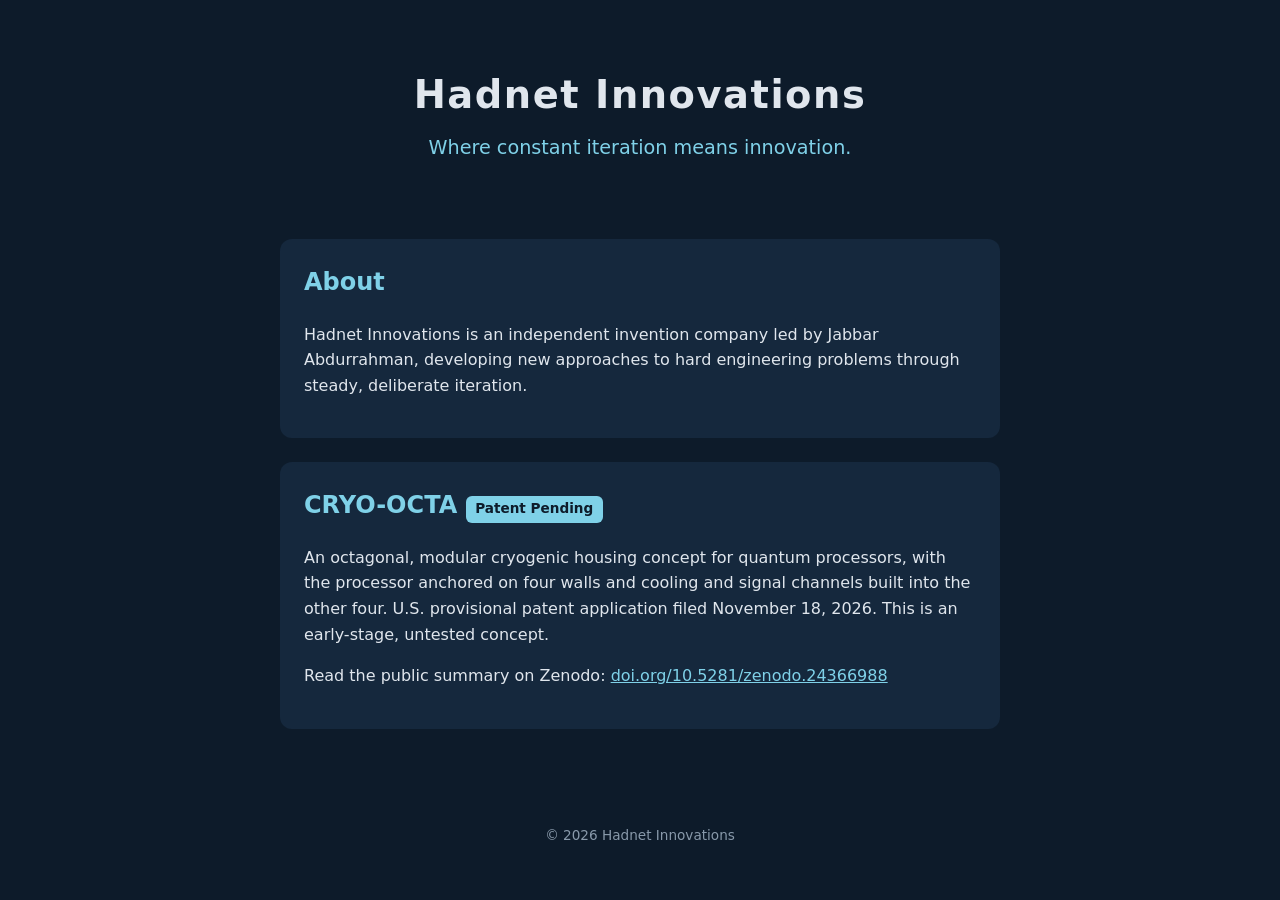
==== index.html @ 26672744 "Link CRYO-OCTA public summary on Zenodo" ====
<!doctype html>
<html lang="en">
<head>
<meta charset="utf-8">
<meta name="viewport" content="width=device-width, initial-scale=1">
<title>Hadnet Innovations</title>
<meta name="description" content="Hadnet Innovations: Where constant iteration means innovation.">
<style>
body{margin:0;font-family:system-ui,-apple-system,Segoe UI,Roboto,sans-serif;background:#0d1b2a;color:#e0e6ed;line-height:1.6}
header{padding:4rem 1.5rem 2rem;text-align:center}
h1{margin:0;font-size:2.4rem;letter-spacing:.04em}
.tag{color:#7fd1e8;font-size:1.2rem;margin-top:.5rem}
main{max-width:720px;margin:0 auto;padding:0 1.5rem 4rem}
section{background:#15283d;border-radius:12px;padding:1.5rem;margin-top:1.5rem}
h2{margin-top:0;color:#7fd1e8}
a{color:#7fd1e8}
.badge{display:inline-block;background:#7fd1e8;color:#0d1b2a;font-weight:700;border-radius:6px;padding:.15rem .6rem;font-size:.85rem}
footer{text-align:center;color:#8899aa;font-size:.85rem;padding:2rem}
</style>
</head>
<body>
<header>
<h1>Hadnet Innovations</h1>
<p class="tag">Where constant iteration means innovation.</p>
</header>
<main>
<section>
<h2>About</h2>
<p>Hadnet Innovations is an independent invention company led by Jabbar Abdurrahman, developing new approaches to hard engineering problems through steady, deliberate iteration.</p>
</section>
<section>
<h2>CRYO-OCTA <span class="badge">Patent Pending</span></h2>
<p>An octagonal, modular cryogenic housing concept for quantum processors, with the processor anchored on four walls and cooling and signal channels built into the other four. U.S. provisional patent application filed November 18, 2026. This is an early-stage, untested concept.</p>
<p>Read the public summary on Zenodo: <a href="https://doi.org/10.5281/zenodo.24366988">doi.org/10.5281/zenodo.24366988</a></p>
</section>
</main>
<footer>&copy; 2026 Hadnet Innovations</footer>
</body>
</html>
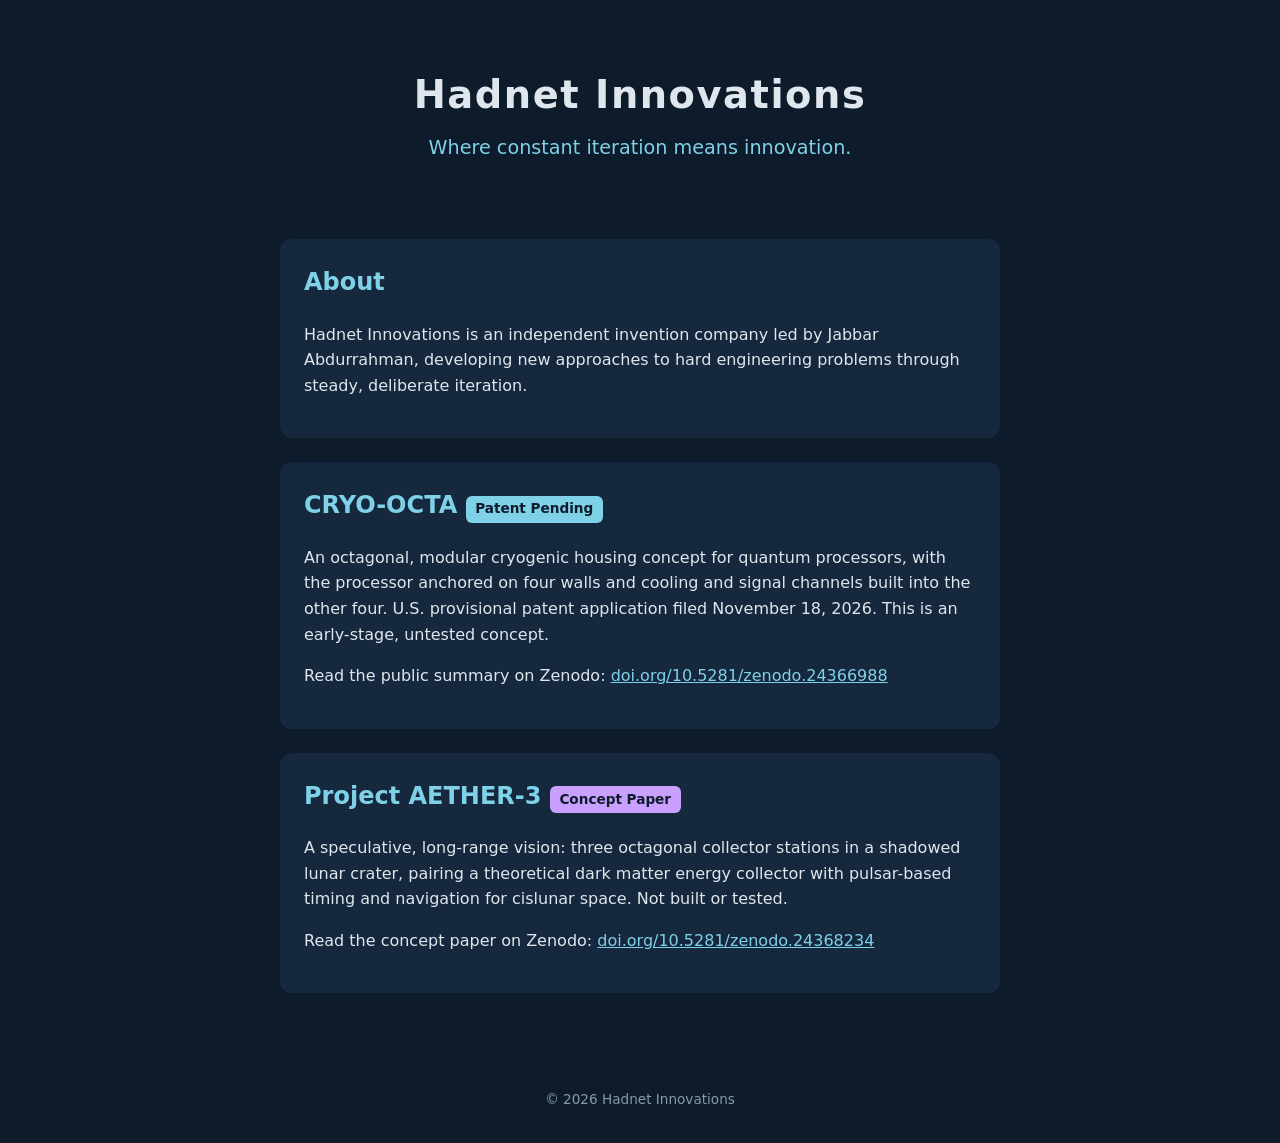
==== commit e51a6025: "Add AETHER-3 concept paper" ====
--- a/index.html
+++ b/index.html
@@ -15,6 +15,7 @@
 h2{margin-top:0;color:#7fd1e8}
 a{color:#7fd1e8}
 .badge{display:inline-block;background:#7fd1e8;color:#0d1b2a;font-weight:700;border-radius:6px;padding:.15rem .6rem;font-size:.85rem}
+.badge.alt{background:#c9a0ff}
 footer{text-align:center;color:#8899aa;font-size:.85rem;padding:2rem}
 </style>
 </head>
@@ -33,6 +34,11 @@
 <p>An octagonal, modular cryogenic housing concept for quantum processors, with the processor anchored on four walls and cooling and signal channels built into the other four. U.S. provisional patent application filed November 18, 2026. This is an early-stage, untested concept.</p>
 <p>Read the public summary on Zenodo: <a href="https://doi.org/10.5281/zenodo.24366988">doi.org/10.5281/zenodo.24366988</a></p>
 </section>
+<section>
+<h2>Project AETHER-3 <span class="badge alt">Concept Paper</span></h2>
+<p>A speculative, long-range vision: three octagonal collector stations in a shadowed lunar crater, pairing a theoretical dark matter energy collector with pulsar-based timing and navigation for cislunar space. Not built or tested.</p>
+<p>Read the concept paper on Zenodo: <a href="https://doi.org/10.5281/zenodo.24368234">doi.org/10.5281/zenodo.24368234</a></p>
+</section>
 </main>
 <footer>&copy; 2026 Hadnet Innovations</footer>
 </body>
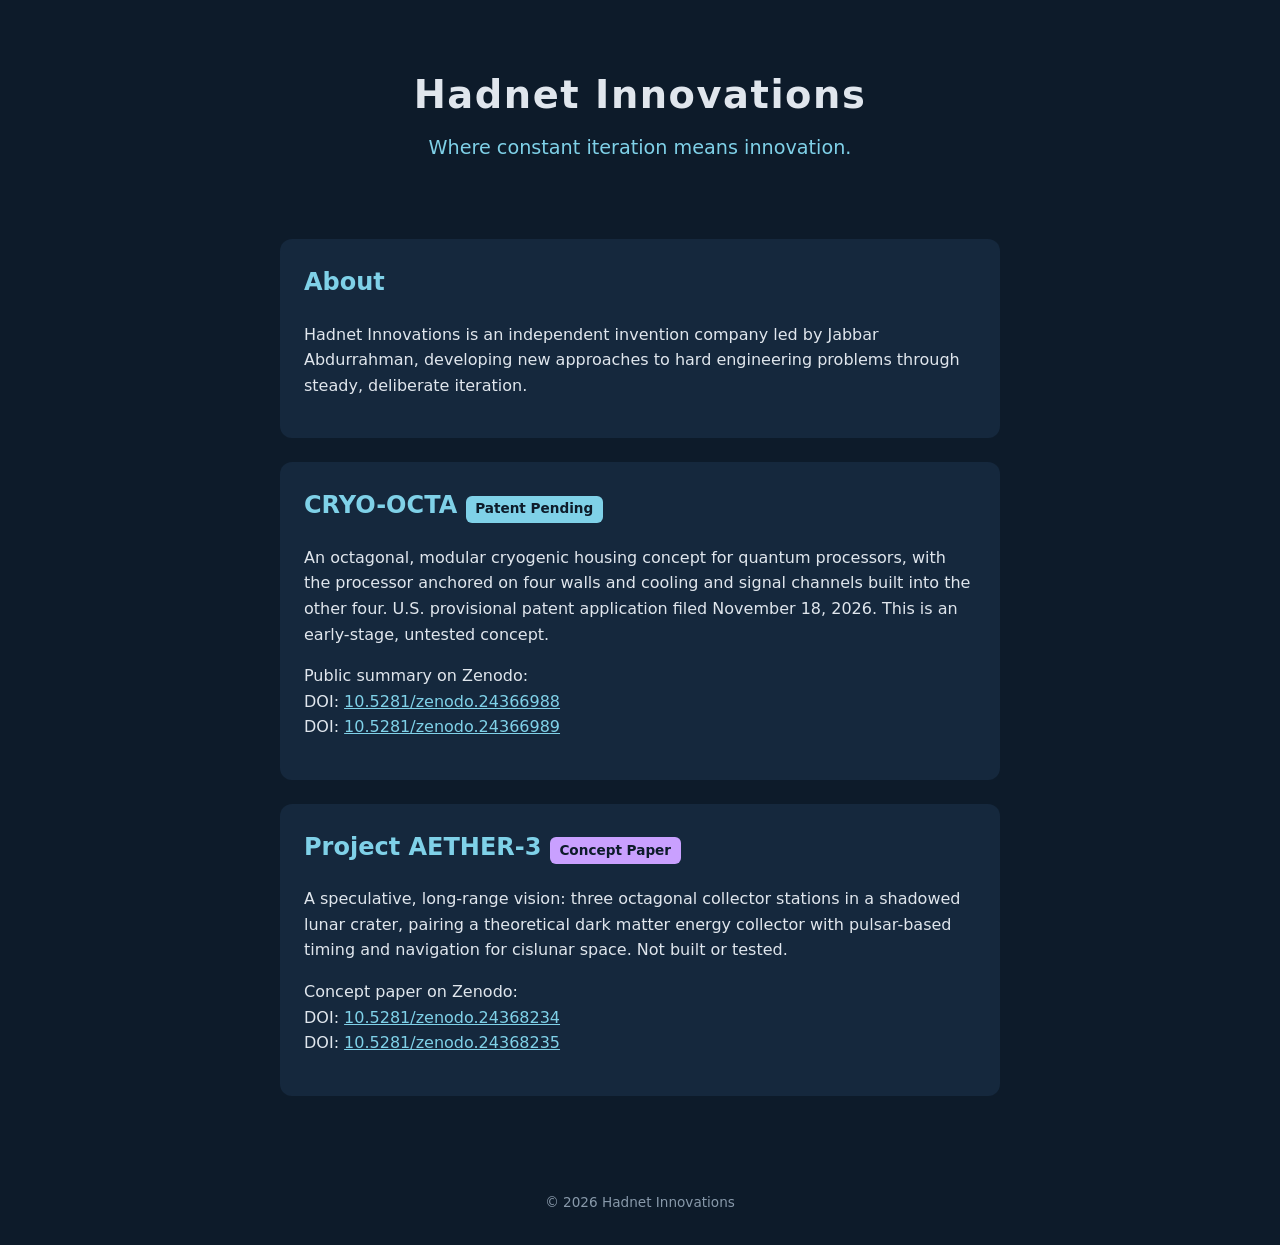
==== commit 1ae20485: "List both DOIs for each Zenodo record" ====
--- a/index.html
+++ b/index.html
@@ -32,12 +32,12 @@
 <section>
 <h2>CRYO-OCTA <span class="badge">Patent Pending</span></h2>
 <p>An octagonal, modular cryogenic housing concept for quantum processors, with the processor anchored on four walls and cooling and signal channels built into the other four. U.S. provisional patent application filed November 18, 2026. This is an early-stage, untested concept.</p>
-<p>Read the public summary on Zenodo: <a href="https://doi.org/10.5281/zenodo.24366988">doi.org/10.5281/zenodo.24366988</a></p>
+<p>Public summary on Zenodo:<br>DOI: <a href="https://doi.org/10.5281/zenodo.24366988">10.5281/zenodo.24366988</a><br>DOI: <a href="https://doi.org/10.5281/zenodo.24366989">10.5281/zenodo.24366989</a></p>
 </section>
 <section>
 <h2>Project AETHER-3 <span class="badge alt">Concept Paper</span></h2>
 <p>A speculative, long-range vision: three octagonal collector stations in a shadowed lunar crater, pairing a theoretical dark matter energy collector with pulsar-based timing and navigation for cislunar space. Not built or tested.</p>
-<p>Read the concept paper on Zenodo: <a href="https://doi.org/10.5281/zenodo.24368234">doi.org/10.5281/zenodo.24368234</a></p>
+<p>Concept paper on Zenodo:<br>DOI: <a href="https://doi.org/10.5281/zenodo.24368234">10.5281/zenodo.24368234</a><br>DOI: <a href="https://doi.org/10.5281/zenodo.24368235">10.5281/zenodo.24368235</a></p>
 </section>
 </main>
 <footer>&copy; 2026 Hadnet Innovations</footer>
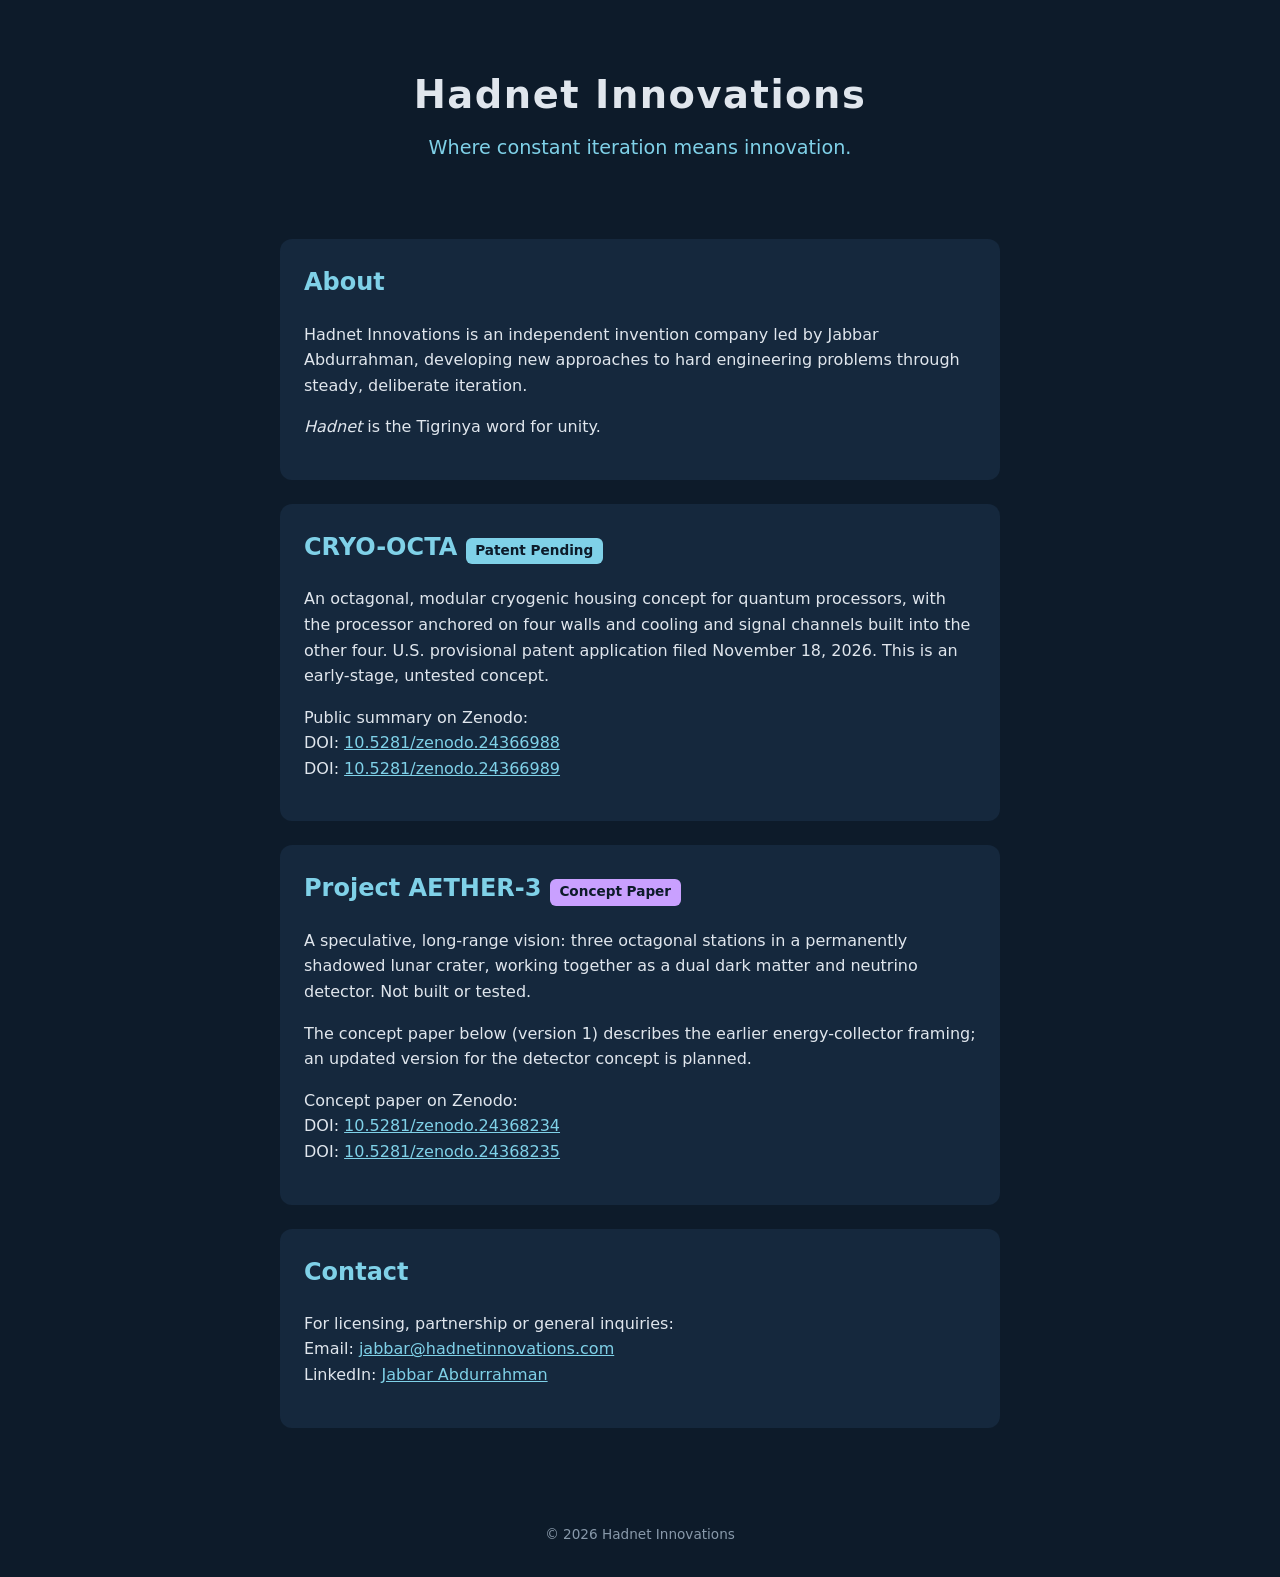
==== commit 41b879db: "Update AETHER-3 to detector concept, add contact section and full README Co-Authored-By: Claude Opus" ====
--- a/index.html
+++ b/index.html
@@ -28,6 +28,7 @@
 <section>
 <h2>About</h2>
 <p>Hadnet Innovations is an independent invention company led by Jabbar Abdurrahman, developing new approaches to hard engineering problems through steady, deliberate iteration.</p>
+<p><em>Hadnet</em> is the Tigrinya word for unity.</p>
 </section>
 <section>
 <h2>CRYO-OCTA <span class="badge">Patent Pending</span></h2>
@@ -36,8 +37,13 @@
 </section>
 <section>
 <h2>Project AETHER-3 <span class="badge alt">Concept Paper</span></h2>
-<p>A speculative, long-range vision: three octagonal collector stations in a shadowed lunar crater, pairing a theoretical dark matter energy collector with pulsar-based timing and navigation for cislunar space. Not built or tested.</p>
+<p>A speculative, long-range vision: three octagonal stations in a permanently shadowed lunar crater, working together as a dual dark matter and neutrino detector. Not built or tested.</p>
+<p>The concept paper below (version 1) describes the earlier energy-collector framing; an updated version for the detector concept is planned.</p>
 <p>Concept paper on Zenodo:<br>DOI: <a href="https://doi.org/10.5281/zenodo.24368234">10.5281/zenodo.24368234</a><br>DOI: <a href="https://doi.org/10.5281/zenodo.24368235">10.5281/zenodo.24368235</a></p>
+</section>
+<section>
+<h2>Contact</h2>
+<p>For licensing, partnership or general inquiries:<br>Email: <a href="mailto:jabbar@hadnetinnovations.com">jabbar@hadnetinnovations.com</a><br>LinkedIn: <a href="https://www.linkedin.com/in/jabbar-abdur-rahman-ab117024">Jabbar Abdurrahman</a></p>
 </section>
 </main>
 <footer>&copy; 2026 Hadnet Innovations</footer>
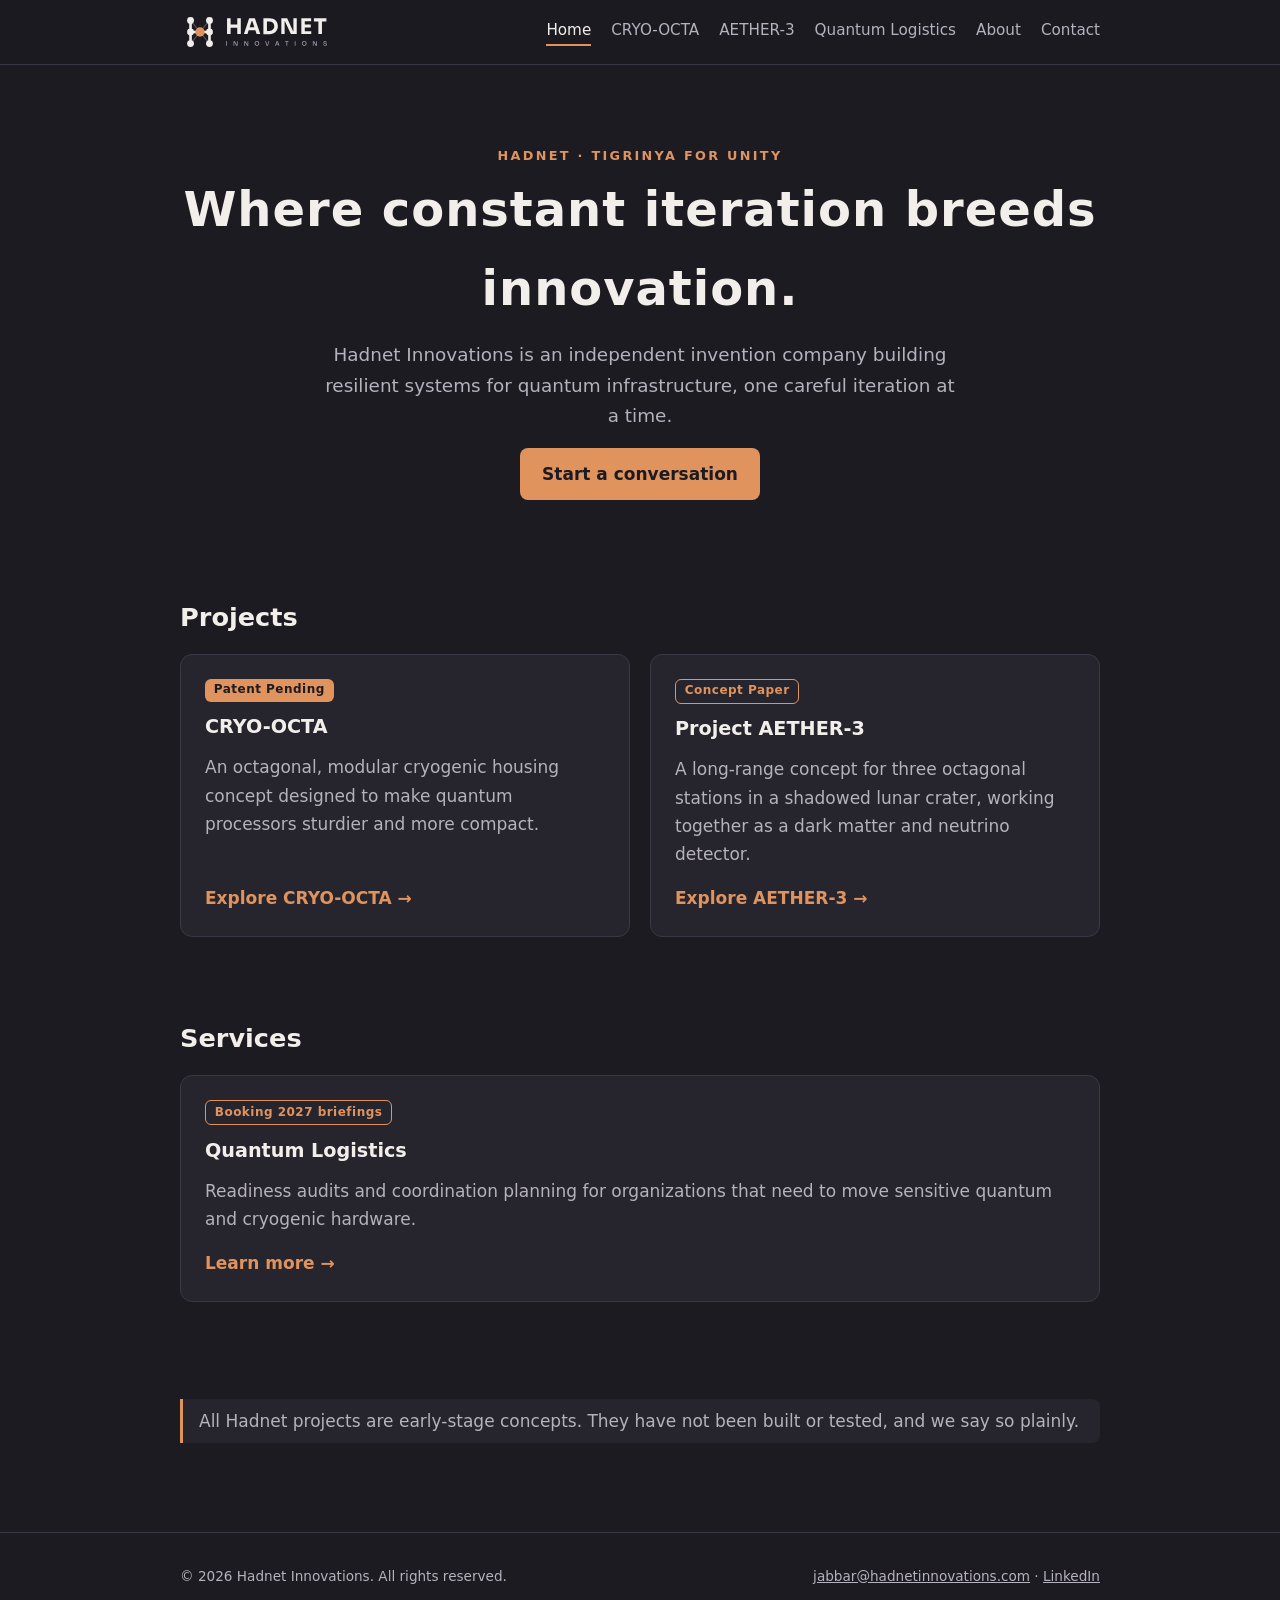
==== commit d67be469: "Build multi-page MVP site: home, project pages, quantum logistics, about, contact Co-Authored-By: Cl" ====
--- a/index.html
+++ b/index.html
@@ -4,48 +4,49 @@
 <meta charset="utf-8">
 <meta name="viewport" content="width=device-width, initial-scale=1">
 <title>Hadnet Innovations</title>
-<meta name="description" content="Hadnet Innovations: Where constant iteration means innovation.">
-<style>
-body{margin:0;font-family:system-ui,-apple-system,Segoe UI,Roboto,sans-serif;background:#0d1b2a;color:#e0e6ed;line-height:1.6}
-header{padding:4rem 1.5rem 2rem;text-align:center}
-h1{margin:0;font-size:2.4rem;letter-spacing:.04em}
-.tag{color:#7fd1e8;font-size:1.2rem;margin-top:.5rem}
-main{max-width:720px;margin:0 auto;padding:0 1.5rem 4rem}
-section{background:#15283d;border-radius:12px;padding:1.5rem;margin-top:1.5rem}
-h2{margin-top:0;color:#7fd1e8}
-a{color:#7fd1e8}
-.badge{display:inline-block;background:#7fd1e8;color:#0d1b2a;font-weight:700;border-radius:6px;padding:.15rem .6rem;font-size:.85rem}
-.badge.alt{background:#c9a0ff}
-footer{text-align:center;color:#8899aa;font-size:.85rem;padding:2rem}
-</style>
+<meta name="description" content="Hadnet Innovations is an independent invention company working on quantum hardware and frontier engineering through steady, deliberate iteration.">
+<meta property="og:title" content="Hadnet Innovations">
+<meta property="og:description" content="Hadnet Innovations is an independent invention company working on quantum hardware and frontier engineering through steady, deliberate iteration.">
+<meta property="og:image" content="assets/og-image.png">
+<link rel="icon" href="assets/icon.svg" type="image/svg+xml">
+<link rel="icon" href="assets/favicon-32.png" sizes="32x32">
+<link rel="apple-touch-icon" href="assets/apple-touch-icon.png">
+<link rel="stylesheet" href="assets/styles.css">
 </head>
 <body>
-<header>
-<h1>Hadnet Innovations</h1>
-<p class="tag">Where constant iteration means innovation.</p>
-</header>
+<header class="site"><div class="wrap">
+<a class="brand" href="index.html" aria-label="Hadnet Innovations home"><img src="assets/logo-dark.svg" alt="Hadnet Innovations" width="150" height="40"></a>
+<nav class="main" aria-label="Main"><a href="index.html" aria-current="page">Home</a><a href="cryo-octa.html">CRYO-OCTA</a><a href="aether-3.html">AETHER-3</a><a href="quantum-logistics.html">Quantum Logistics</a><a href="about.html">About</a><a href="contact.html">Contact</a></nav>
+</div></header>
 <main>
+<div class="wrap">
+<div class="hero">
+<div class="eyebrow">Hadnet &middot; Tigrinya for unity</div>
+<h1>Where constant iteration breeds innovation.</h1>
+<p class="lede">Hadnet Innovations is an independent invention company building resilient systems for quantum infrastructure, one careful iteration at a time.</p>
+<a class="btn" href="contact.html">Start a conversation</a>
+</div>
 <section>
-<h2>About</h2>
-<p>Hadnet Innovations is an independent invention company led by Jabbar Abdurrahman, developing new approaches to hard engineering problems through steady, deliberate iteration.</p>
-<p><em>Hadnet</em> is the Tigrinya word for unity.</p>
+<h2>Projects</h2>
+<div class="grid">
+<div class="card"><span class="badge">Patent Pending</span><h3>CRYO-OCTA</h3><p>An octagonal, modular cryogenic housing concept designed to make quantum processors sturdier and more compact.</p><a class="more" href="cryo-octa.html">Explore CRYO-OCTA &rarr;</a></div>
+<div class="card"><span class="badge alt">Concept Paper</span><h3>Project AETHER-3</h3><p>A long-range concept for three octagonal stations in a shadowed lunar crater, working together as a dark matter and neutrino detector.</p><a class="more" href="aether-3.html">Explore AETHER-3 &rarr;</a></div>
+</div>
 </section>
 <section>
-<h2>CRYO-OCTA <span class="badge">Patent Pending</span></h2>
-<p>An octagonal, modular cryogenic housing concept for quantum processors, with the processor anchored on four walls and cooling and signal channels built into the other four. U.S. provisional patent application filed November 18, 2026. This is an early-stage, untested concept.</p>
-<p>Public summary on Zenodo:<br>DOI: <a href="https://doi.org/10.5281/zenodo.24366988">10.5281/zenodo.24366988</a><br>DOI: <a href="https://doi.org/10.5281/zenodo.24366989">10.5281/zenodo.24366989</a></p>
+<h2>Services</h2>
+<div class="grid">
+<div class="card"><span class="badge alt">Booking 2027 briefings</span><h3>Quantum Logistics</h3><p>Readiness audits and coordination planning for organizations that need to move sensitive quantum and cryogenic hardware.</p><a class="more" href="quantum-logistics.html">Learn more &rarr;</a></div>
+</div>
 </section>
 <section>
-<h2>Project AETHER-3 <span class="badge alt">Concept Paper</span></h2>
-<p>A speculative, long-range vision: three octagonal stations in a permanently shadowed lunar crater, working together as a dual dark matter and neutrino detector. Not built or tested.</p>
-<p>The concept paper below (version 1) describes the earlier energy-collector framing; an updated version for the detector concept is planned.</p>
-<p>Concept paper on Zenodo:<br>DOI: <a href="https://doi.org/10.5281/zenodo.24368234">10.5281/zenodo.24368234</a><br>DOI: <a href="https://doi.org/10.5281/zenodo.24368235">10.5281/zenodo.24368235</a></p>
+<p class="note">All Hadnet projects are early-stage concepts. They have not been built or tested, and we say so plainly.</p>
 </section>
-<section>
-<h2>Contact</h2>
-<p>For licensing, partnership or general inquiries:<br>Email: <a href="mailto:jabbar@hadnetinnovations.com">jabbar@hadnetinnovations.com</a><br>LinkedIn: <a href="https://www.linkedin.com/in/jabbar-abdur-rahman-ab117024">Jabbar Abdurrahman</a></p>
-</section>
+</div>
 </main>
-<footer>&copy; 2026 Hadnet Innovations</footer>
+<footer class="site"><div class="wrap">
+<span>&copy; 2026 Hadnet Innovations. All rights reserved.</span>
+<span><a href="mailto:jabbar@hadnetinnovations.com">jabbar@hadnetinnovations.com</a> &middot; <a href="https://www.linkedin.com/company/hadnet-innovations">LinkedIn</a></span>
+</div></footer>
 </body>
 </html>
--- a/assets/styles.css
+++ b/assets/styles.css
@@ -0,0 +1,41 @@
+:root{--bg:#1C1B22;--panel:#26252E;--line:#3A3844;--ink:#F2EFEA;--muted:#B5B1BD;--copper:#E0935D}
+*{box-sizing:border-box}
+html{scroll-behavior:smooth}
+body{margin:0;font-family:system-ui,-apple-system,"Segoe UI",Roboto,sans-serif;background:var(--bg);color:var(--ink);line-height:1.65;font-size:17px}
+a{color:var(--copper)}
+a:hover{color:#F0B488}
+img{max-width:100%;height:auto;display:block}
+.wrap{max-width:960px;margin:0 auto;padding:0 1.25rem}
+header.site{border-bottom:1px solid var(--line);position:sticky;top:0;background:rgba(28,27,34,.96);backdrop-filter:blur(6px);z-index:10}
+header.site .wrap{display:flex;align-items:center;justify-content:space-between;gap:1rem;padding-top:.75rem;padding-bottom:.75rem;flex-wrap:wrap}
+header.site .brand img{height:40px;width:auto}
+nav.main{display:flex;gap:1.25rem;flex-wrap:wrap}
+nav.main a{color:var(--muted);text-decoration:none;font-size:.95rem}
+nav.main a:hover,nav.main a[aria-current=page]{color:var(--ink)}
+nav.main a[aria-current=page]{border-bottom:2px solid var(--copper)}
+.hero{padding:5rem 0 3.5rem;text-align:center}
+.hero h1{font-size:clamp(2rem,5vw,3rem);margin:.25rem 0 .75rem;letter-spacing:.02em}
+.eyebrow{color:var(--copper);text-transform:uppercase;letter-spacing:.18em;font-size:.8rem;font-weight:600}
+.lede{color:var(--muted);font-size:1.15rem;max-width:640px;margin:0 auto}
+section{padding:2.5rem 0}
+h2{font-size:1.6rem;margin:0 0 1rem}
+h3{margin:0 0 .4rem;font-size:1.2rem}
+.grid{display:grid;grid-template-columns:repeat(auto-fit,minmax(260px,1fr));gap:1.25rem}
+.card{background:var(--panel);border:1px solid var(--line);border-radius:12px;padding:1.5rem;display:flex;flex-direction:column}
+.card p{color:var(--muted);margin:.25rem 0 1rem;flex:1}
+.card a.more{text-decoration:none;font-weight:600}
+.badge{display:inline-block;background:var(--copper);color:var(--bg);font-weight:700;border-radius:6px;padding:.1rem .55rem;font-size:.75rem;letter-spacing:.04em;margin-bottom:.6rem;align-self:flex-start}
+.badge.alt{background:transparent;color:var(--copper);border:1px solid var(--copper)}
+.btn{display:inline-block;background:var(--copper);color:var(--bg);font-weight:700;padding:.75rem 1.4rem;border-radius:8px;text-decoration:none;margin-top:1rem}
+.btn:hover{background:#F0B488;color:var(--bg)}
+.note{border-left:3px solid var(--copper);padding:.5rem 1rem;color:var(--muted);background:var(--panel);border-radius:0 8px 8px 0}
+.split{display:grid;grid-template-columns:1fr 1fr;gap:2rem;align-items:start}
+@media (max-width:760px){.split{grid-template-columns:1fr}.hero{padding:3.5rem 0 2.5rem}}
+ul.clean{padding-left:1.1rem}
+ul.clean li{margin:.35rem 0}
+dl.facts{display:grid;grid-template-columns:max-content 1fr;gap:.4rem 1.25rem;margin:0}
+dl.facts dt{color:var(--muted)}
+dl.facts dd{margin:0}
+footer.site{border-top:1px solid var(--line);color:var(--muted);font-size:.85rem;padding:2rem 0;margin-top:2rem}
+footer.site .wrap{display:flex;justify-content:space-between;flex-wrap:wrap;gap:1rem}
+footer.site a{color:var(--muted)}
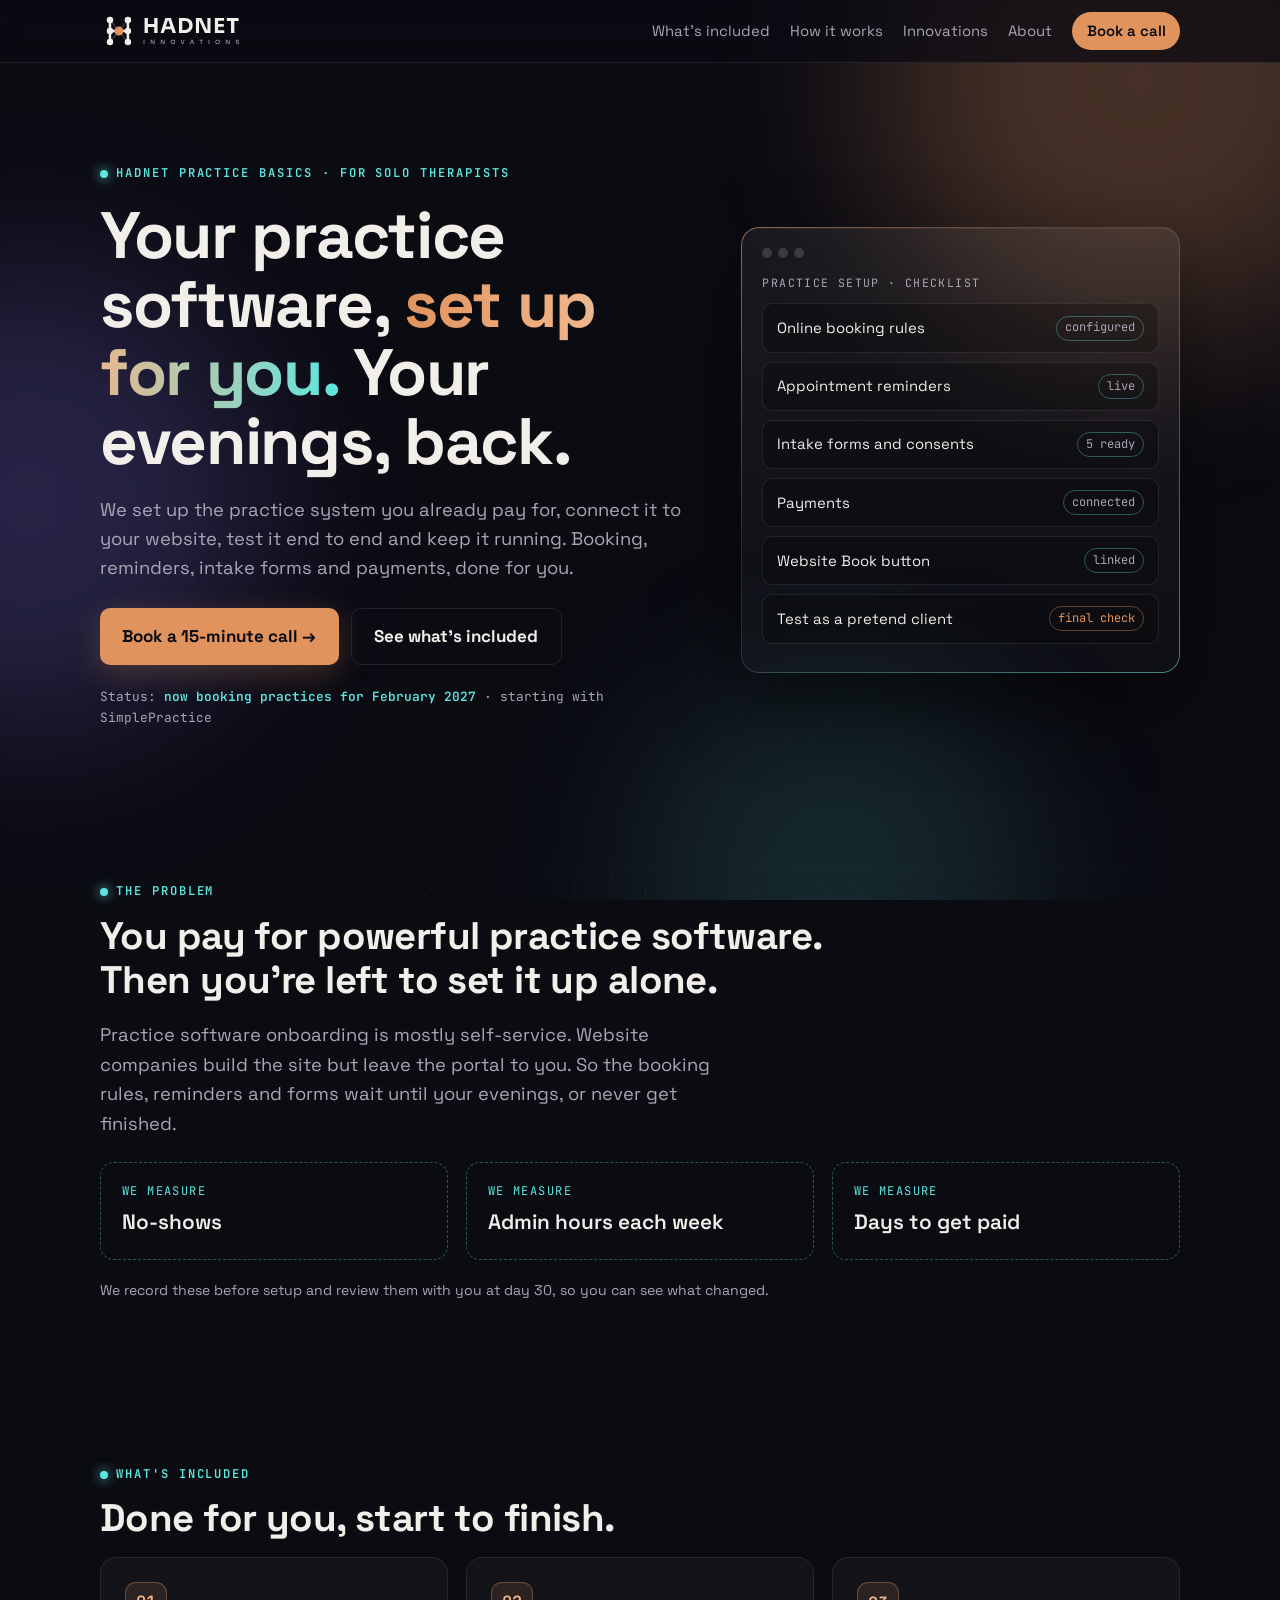
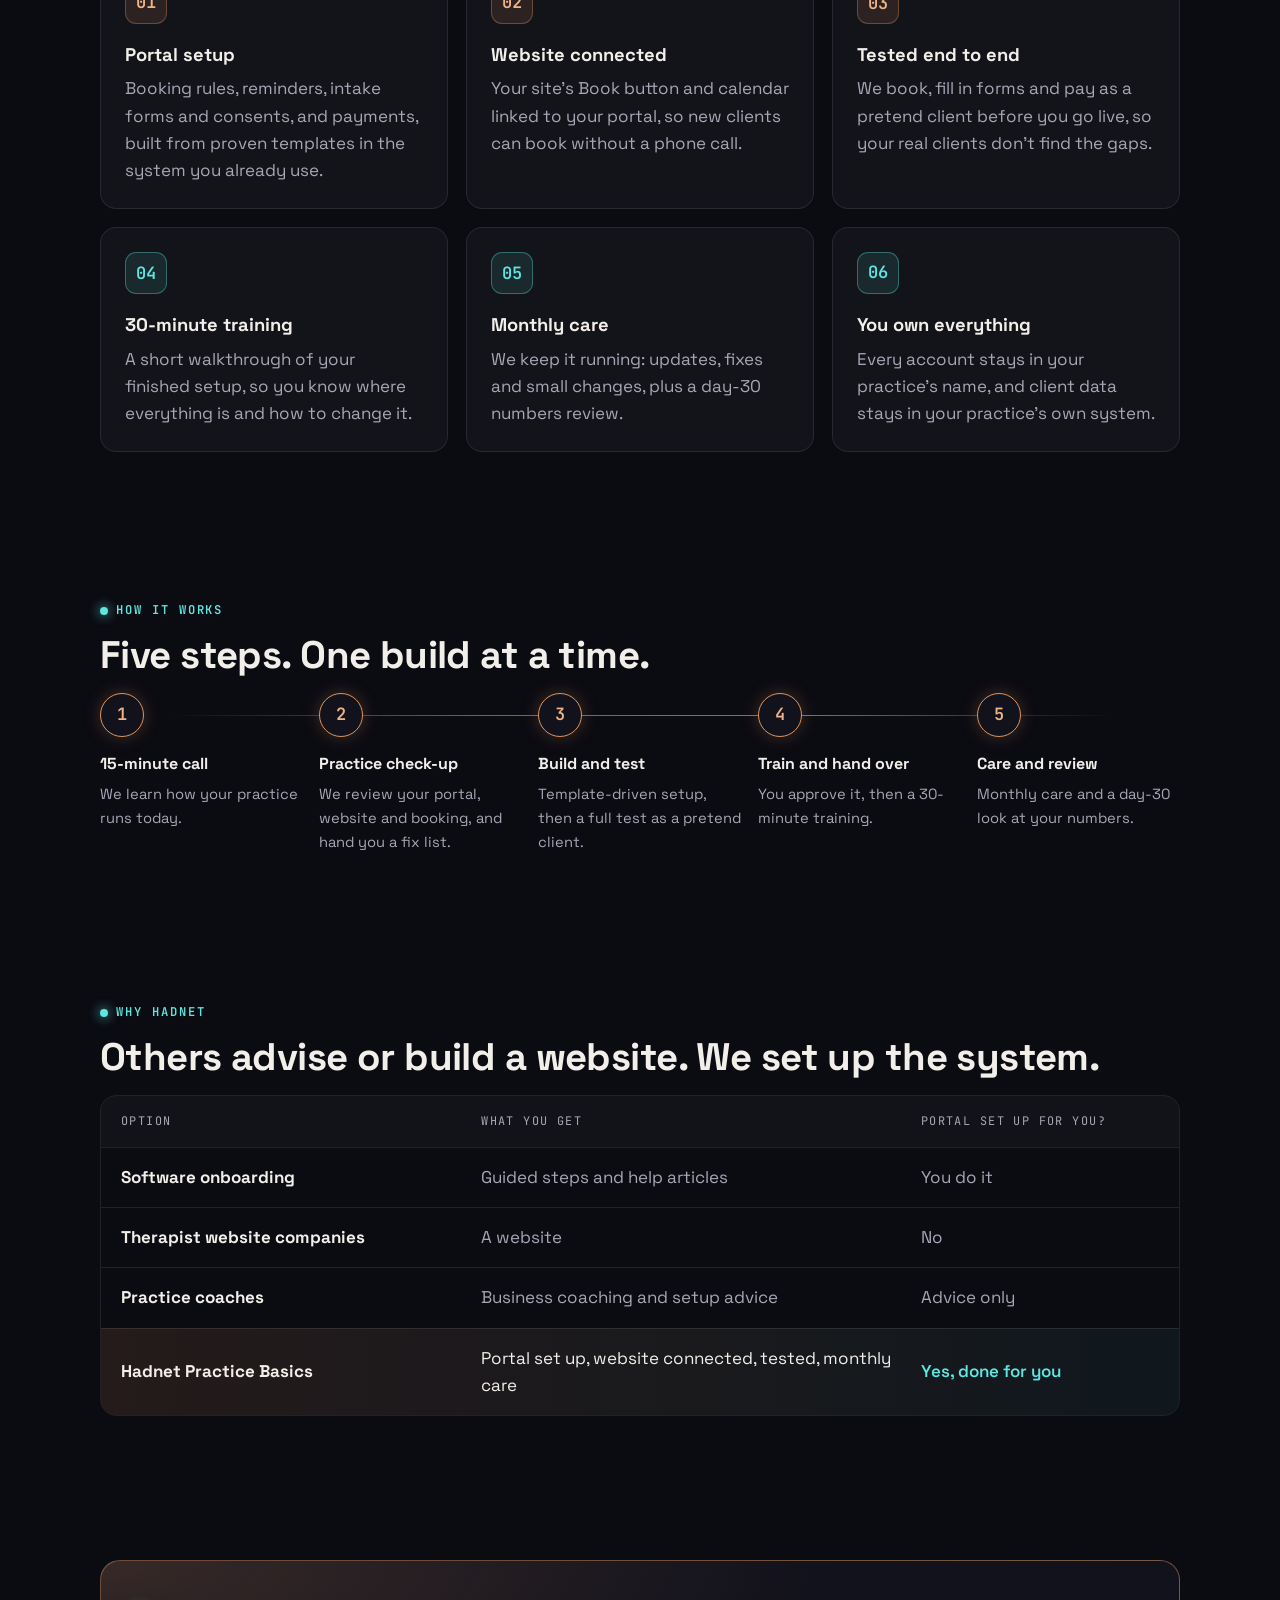
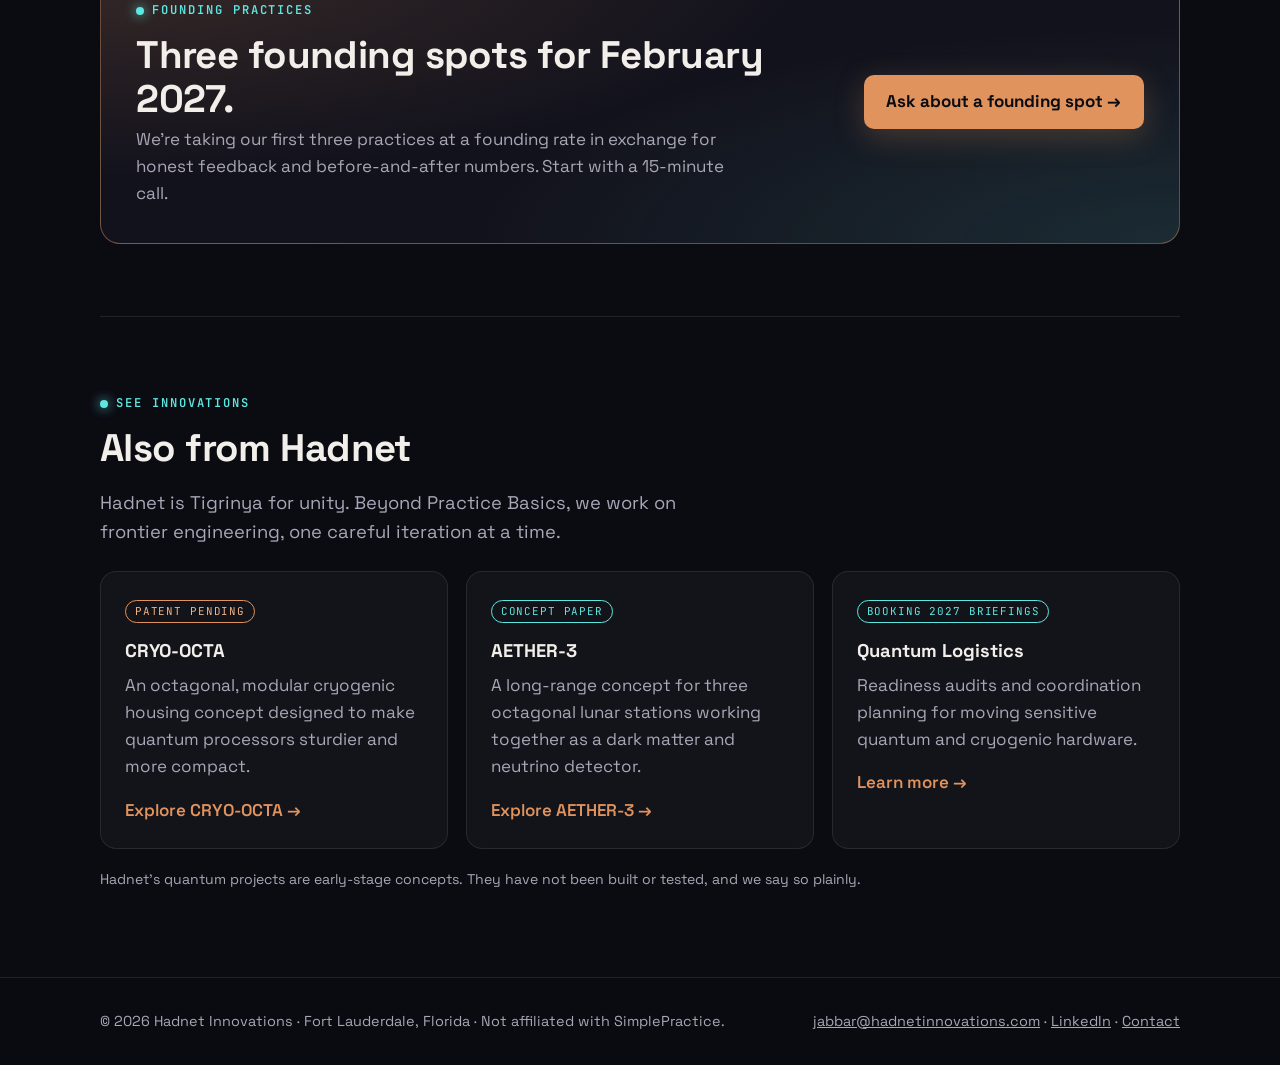
==== commit 0fe0f561: "New homepage: lead with Practice Basics, futuristic design, innovations below Co-Authored-By: Claude" ====
--- a/index.html
+++ b/index.html
@@ -3,50 +3,283 @@
 <head>
 <meta charset="utf-8">
 <meta name="viewport" content="width=device-width, initial-scale=1">
-<title>Hadnet Innovations</title>
-<meta name="description" content="Hadnet Innovations is an independent invention company working on quantum hardware and frontier engineering through steady, deliberate iteration.">
-<meta property="og:title" content="Hadnet Innovations">
-<meta property="og:description" content="Hadnet Innovations is an independent invention company working on quantum hardware and frontier engineering through steady, deliberate iteration.">
+<title>Hadnet Innovations | Practice Basics for therapists</title>
+<meta name="description" content="Hadnet Practice Basics: we set up the practice software you already pay for, connect it to your website, test it and keep it running. Now booking practices for February 2027.">
+<meta property="og:title" content="Hadnet Practice Basics">
+<meta property="og:description" content="Your practice software, set up for you. Booking, reminders, intake forms and payments, done for you.">
 <meta property="og:image" content="assets/og-image.png">
 <link rel="icon" href="assets/icon.svg" type="image/svg+xml">
 <link rel="icon" href="assets/favicon-32.png" sizes="32x32">
 <link rel="apple-touch-icon" href="assets/apple-touch-icon.png">
-<link rel="stylesheet" href="assets/styles.css">
+<link rel="preconnect" href="https://fonts.googleapis.com">
+<link rel="preconnect" href="https://fonts.gstatic.com" crossorigin>
+<link href="https://fonts.googleapis.com/css2?family=Space+Grotesk:wght@400;500;600;700&family=JetBrains+Mono:wght@400;600&display=swap" rel="stylesheet">
+<style>
+:root{
+  --bg:#0B0B12;--bg2:#12121C;--panel:rgba(255,255,255,.035);--line:rgba(255,255,255,.09);
+  --ink:#F2EFEA;--muted:#A9A6B6;--copper:#E0935D;--copper2:#F0B488;--cyan:#5EE6E0;--violet:#8B7CFF;
+  --glow:0 0 0 1px rgba(224,147,93,.35),0 0 32px rgba(224,147,93,.18);
+  --mono:"JetBrains Mono",ui-monospace,Menlo,monospace;
+  --sans:"Space Grotesk",system-ui,-apple-system,"Segoe UI",Roboto,sans-serif;
+}
+*{box-sizing:border-box}
+html{scroll-behavior:smooth}
+body{margin:0;font-family:var(--sans);background:var(--bg);color:var(--ink);line-height:1.6;font-size:17px;overflow-x:hidden}
+a{color:var(--copper)}
+a:hover{color:var(--copper2)}
+img{max-width:100%;height:auto;display:block}
+.wrap{max-width:1120px;margin:0 auto;padding:0 1.25rem;position:relative;z-index:2}
+
+/* background: perspective grid + glow orbs */
+.bg{position:fixed;inset:0;z-index:0;pointer-events:none;overflow:hidden}
+.bg .grid{position:absolute;left:-50%;right:-50%;bottom:-10%;height:70vh;
+  background-image:linear-gradient(rgba(94,230,224,.16) 1px,transparent 1px),linear-gradient(90deg,rgba(94,230,224,.16) 1px,transparent 1px);
+  background-size:56px 56px;transform:perspective(520px) rotateX(62deg);transform-origin:bottom;
+  mask-image:linear-gradient(to top,rgba(0,0,0,.9),transparent 85%);-webkit-mask-image:linear-gradient(to top,rgba(0,0,0,.9),transparent 85%);
+  animation:gridmove 14s linear infinite}
+@keyframes gridmove{from{background-position:0 0}to{background-position:0 56px}}
+.bg .orb{position:absolute;border-radius:50%;filter:blur(90px);opacity:.45}
+.bg .o1{width:520px;height:520px;background:var(--copper);top:-180px;right:-120px;opacity:.28}
+.bg .o2{width:460px;height:460px;background:var(--violet);top:30vh;left:-200px;opacity:.22}
+.bg .o3{width:380px;height:380px;background:var(--cyan);bottom:-160px;right:20%;opacity:.14}
+@media (prefers-reduced-motion:reduce){.bg .grid{animation:none}*{scroll-behavior:auto}}
+
+/* header */
+header.site{position:sticky;top:0;z-index:20;background:rgba(11,11,18,.72);backdrop-filter:blur(12px);-webkit-backdrop-filter:blur(12px);border-bottom:1px solid var(--line)}
+header.site .wrap{display:flex;align-items:center;justify-content:space-between;gap:1rem;padding-top:.75rem;padding-bottom:.75rem;flex-wrap:wrap}
+header.site .brand img{height:38px;width:auto}
+nav.main{display:flex;gap:1.25rem;flex-wrap:wrap;align-items:center}
+nav.main a{color:var(--muted);text-decoration:none;font-size:.93rem}
+nav.main a:hover{color:var(--ink)}
+nav.main a.cta{color:var(--bg);background:var(--copper);padding:.45rem .9rem;border-radius:999px;font-weight:600}
+nav.main a.cta:hover{background:var(--copper2);color:var(--bg)}
+
+/* type */
+.eyebrow{font-family:var(--mono);color:var(--cyan);text-transform:uppercase;letter-spacing:.16em;font-size:.76rem;font-weight:600;display:inline-flex;align-items:center;gap:.5rem}
+.eyebrow::before{content:"";width:8px;height:8px;border-radius:50%;background:var(--cyan);box-shadow:0 0 12px var(--cyan);animation:pulse 2.4s ease-in-out infinite}
+@keyframes pulse{50%{opacity:.35}}
+h1{font-size:clamp(2.3rem,6vw,4.1rem);line-height:1.05;letter-spacing:-.02em;margin:.9rem 0 1rem;font-weight:700}
+h1 .grad{background:linear-gradient(90deg,var(--copper),var(--copper2) 40%,var(--cyan));-webkit-background-clip:text;background-clip:text;color:transparent}
+h2{font-size:clamp(1.7rem,3.5vw,2.4rem);letter-spacing:-.015em;line-height:1.15;margin:.6rem 0 1rem}
+h3{margin:0 0 .4rem;font-size:1.15rem}
+.lede{color:var(--muted);font-size:1.15rem;max-width:640px}
+section{padding:4.5rem 0}
+
+/* hero */
+.hero{padding:6rem 0 4rem;display:grid;grid-template-columns:1.15fr .85fr;gap:3rem;align-items:center}
+.actions{display:flex;gap:.75rem;flex-wrap:wrap;margin-top:1.6rem}
+.btn{display:inline-flex;align-items:center;gap:.5rem;background:var(--copper);color:var(--bg);font-weight:700;padding:.85rem 1.4rem;border-radius:10px;text-decoration:none;box-shadow:0 8px 30px rgba(224,147,93,.25);transition:transform .15s,background .15s}
+.btn:hover{background:var(--copper2);color:var(--bg);transform:translateY(-2px)}
+.btn.ghost{background:transparent;color:var(--ink);border:1px solid var(--line);box-shadow:none}
+.btn.ghost:hover{border-color:var(--cyan);color:var(--ink)}
+.status{margin-top:1.4rem;font-family:var(--mono);font-size:.8rem;color:var(--muted)}
+.status b{color:var(--cyan);font-weight:600}
+
+/* hero console card */
+.console{background:linear-gradient(180deg,rgba(255,255,255,.06),rgba(255,255,255,.02));border:1px solid var(--line);border-radius:18px;padding:1.25rem;box-shadow:0 30px 80px rgba(0,0,0,.45),inset 0 1px 0 rgba(255,255,255,.06);position:relative}
+.console::after{content:"";position:absolute;inset:-1px;border-radius:18px;padding:1px;background:linear-gradient(135deg,rgba(224,147,93,.6),transparent 40%,rgba(94,230,224,.5));-webkit-mask:linear-gradient(#000 0 0) content-box,linear-gradient(#000 0 0);-webkit-mask-composite:xor;mask-composite:exclude;pointer-events:none}
+.console .bar{display:flex;gap:6px;margin-bottom:1rem}
+.console .bar i{width:10px;height:10px;border-radius:50%;background:rgba(255,255,255,.15)}
+.console .row{display:flex;align-items:center;justify-content:space-between;gap:1rem;padding:.7rem .85rem;border:1px solid var(--line);border-radius:10px;margin-bottom:.55rem;background:rgba(0,0,0,.25);font-size:.93rem}
+.console .row span{color:var(--muted)}
+.console .ok{font-family:var(--mono);font-size:.75rem;color:var(--cyan);border:1px solid rgba(94,230,224,.35);padding:.12rem .5rem;border-radius:999px;white-space:nowrap}
+.console .ok.wait{color:var(--copper);border-color:rgba(224,147,93,.4)}
+.console .label{font-family:var(--mono);font-size:.72rem;color:var(--muted);text-transform:uppercase;letter-spacing:.12em;margin:.2rem 0 .7rem}
+
+/* cards */
+.grid3{display:grid;grid-template-columns:repeat(3,1fr);gap:1.1rem}
+.grid2{display:grid;grid-template-columns:repeat(2,1fr);gap:1.1rem}
+.card{background:var(--panel);border:1px solid var(--line);border-radius:16px;padding:1.5rem;transition:border-color .2s,transform .2s,box-shadow .2s;backdrop-filter:blur(6px)}
+.card:hover{border-color:rgba(224,147,93,.45);transform:translateY(-3px);box-shadow:var(--glow)}
+.card p{color:var(--muted);margin:.25rem 0 0}
+.icon{width:42px;height:42px;border-radius:11px;display:grid;place-items:center;margin-bottom:1rem;background:rgba(224,147,93,.12);border:1px solid rgba(224,147,93,.35);color:var(--copper2);font-family:var(--mono);font-weight:600}
+.icon.c{background:rgba(94,230,224,.1);border-color:rgba(94,230,224,.35);color:var(--cyan)}
+
+/* steps */
+.steps{display:grid;grid-template-columns:repeat(5,1fr);gap:1rem;counter-reset:s;position:relative}
+.steps::before{content:"";position:absolute;top:22px;left:6%;right:6%;height:1px;background:linear-gradient(90deg,transparent,var(--copper),var(--cyan),transparent);opacity:.6}
+.step{position:relative;text-align:left}
+.step .n{width:44px;height:44px;border-radius:50%;display:grid;place-items:center;background:var(--bg2);border:1px solid var(--copper);font-family:var(--mono);font-weight:600;color:var(--copper2);margin-bottom:.9rem;position:relative;z-index:1;box-shadow:0 0 18px rgba(224,147,93,.25)}
+.step h3{font-size:1rem}
+.step p{color:var(--muted);font-size:.92rem;margin:.2rem 0 0}
+
+/* comparison */
+.compare{border:1px solid var(--line);border-radius:16px;overflow:hidden}
+.compare .r{display:grid;grid-template-columns:1.3fr 1.6fr .9fr;gap:1rem;padding:1rem 1.25rem;border-top:1px solid var(--line);align-items:center}
+.compare .r:first-child{border-top:0;font-family:var(--mono);font-size:.74rem;text-transform:uppercase;letter-spacing:.12em;color:var(--muted);background:rgba(255,255,255,.03)}
+.compare .r span{color:var(--muted)}
+.compare .r.us{background:linear-gradient(90deg,rgba(224,147,93,.12),rgba(94,230,224,.06))}
+.compare .r.us span,.compare .r.us strong{color:var(--ink)}
+.yes{color:var(--cyan)!important;font-weight:600}
+
+/* metrics strip */
+.metrics{display:grid;grid-template-columns:repeat(3,1fr);gap:1.1rem;margin-top:1.5rem}
+.metric{border:1px dashed rgba(94,230,224,.35);border-radius:14px;padding:1.2rem 1.3rem}
+.metric .k{font-family:var(--mono);color:var(--cyan);font-size:.75rem;text-transform:uppercase;letter-spacing:.12em}
+.metric .v{font-size:1.3rem;font-weight:600;margin-top:.3rem}
+
+/* founding banner */
+.founding{display:grid;grid-template-columns:1fr auto;gap:2rem;align-items:center;padding:2.2rem;border-radius:20px;border:1px solid rgba(224,147,93,.45);background:radial-gradient(120% 140% at 0% 0%,rgba(224,147,93,.18),transparent 55%),radial-gradient(120% 140% at 100% 100%,rgba(94,230,224,.12),transparent 55%),var(--bg2)}
+.founding p{color:var(--muted);margin:.3rem 0 0;max-width:620px}
+
+/* innovations */
+.innov{border-top:1px solid var(--line)}
+.innov .card h3{display:flex;align-items:center;gap:.6rem}
+.badge{display:inline-block;font-family:var(--mono);font-size:.68rem;letter-spacing:.08em;text-transform:uppercase;border:1px solid var(--copper);color:var(--copper2);border-radius:999px;padding:.12rem .55rem;margin-bottom:.8rem}
+.badge.c{border-color:var(--cyan);color:var(--cyan)}
+.card a.more{display:inline-block;margin-top:1rem;text-decoration:none;font-weight:600}
+.note{font-size:.88rem;color:var(--muted);margin-top:1.2rem}
+
+footer.site{border-top:1px solid var(--line);padding:2rem 0;color:var(--muted);font-size:.9rem;position:relative;z-index:2;background:rgba(11,11,18,.6)}
+footer.site .wrap{display:flex;justify-content:space-between;gap:1rem;flex-wrap:wrap}
+footer.site a{color:var(--muted)}
+footer.site a:hover{color:var(--ink)}
+
+/* reveal on scroll */
+.reveal{opacity:0;transform:translateY(18px);transition:opacity .7s ease,transform .7s ease}
+.reveal.in{opacity:1;transform:none}
+@media (prefers-reduced-motion:reduce){.reveal{opacity:1;transform:none;transition:none}}
+
+@media (max-width:900px){
+  .hero{grid-template-columns:1fr;padding:4rem 0 2.5rem}
+  .grid3,.metrics{grid-template-columns:1fr}
+  .grid2{grid-template-columns:1fr}
+  .steps{grid-template-columns:1fr}
+  .steps::before{display:none}
+  .compare .r{grid-template-columns:1fr;gap:.25rem}
+  .compare .r:first-child{display:none}
+  .founding{grid-template-columns:1fr}
+  nav.main{gap:.9rem}
+}
+</style>
 </head>
 <body>
+<div class="bg" aria-hidden="true"><div class="orb o1"></div><div class="orb o2"></div><div class="orb o3"></div><div class="grid"></div></div>
+
 <header class="site"><div class="wrap">
 <a class="brand" href="index.html" aria-label="Hadnet Innovations home"><img src="assets/logo-dark.svg" alt="Hadnet Innovations" width="150" height="40"></a>
-<nav class="main" aria-label="Main"><a href="index.html" aria-current="page">Home</a><a href="cryo-octa.html">CRYO-OCTA</a><a href="aether-3.html">AETHER-3</a><a href="quantum-logistics.html">Quantum Logistics</a><a href="about.html">About</a><a href="contact.html">Contact</a></nav>
+<nav class="main" aria-label="Main">
+<a href="#included">What's included</a>
+<a href="#how">How it works</a>
+<a href="#innovations">Innovations</a>
+<a href="about.html">About</a>
+<a class="cta" href="mailto:jabbar@hadnetinnovations.com?subject=Practice%20Basics%3A%2015-minute%20call">Book a call</a>
+</nav>
 </div></header>
+
 <main>
 <div class="wrap">
+
 <div class="hero">
-<div class="eyebrow">Hadnet &middot; Tigrinya for unity</div>
-<h1>Where constant iteration breeds innovation.</h1>
-<p class="lede">Hadnet Innovations is an independent invention company building resilient systems for quantum infrastructure, one careful iteration at a time.</p>
-<a class="btn" href="contact.html">Start a conversation</a>
+  <div>
+    <div class="eyebrow">Hadnet Practice Basics &middot; for solo therapists</div>
+    <h1>Your practice software, <span class="grad">set up for you.</span> Your evenings, back.</h1>
+    <p class="lede">We set up the practice system you already pay for, connect it to your website, test it end to end and keep it running. Booking, reminders, intake forms and payments, done for you.</p>
+    <div class="actions">
+      <a class="btn" href="mailto:jabbar@hadnetinnovations.com?subject=Practice%20Basics%3A%2015-minute%20call">Book a 15-minute call &rarr;</a>
+      <a class="btn ghost" href="#included">See what's included</a>
+    </div>
+    <p class="status">Status: <b>now booking practices for February 2027</b> &middot; starting with SimplePractice</p>
+  </div>
+  <div class="console" aria-label="Example of a finished setup">
+    <div class="bar"><i></i><i></i><i></i></div>
+    <div class="label">Practice setup &middot; checklist</div>
+    <div class="row">Online booking rules <span class="ok">configured</span></div>
+    <div class="row">Appointment reminders <span class="ok">live</span></div>
+    <div class="row">Intake forms and consents <span class="ok">5 ready</span></div>
+    <div class="row">Payments <span class="ok">connected</span></div>
+    <div class="row">Website Book button <span class="ok">linked</span></div>
+    <div class="row">Test as a pretend client <span class="ok wait">final check</span></div>
+  </div>
 </div>
-<section>
-<h2>Projects</h2>
-<div class="grid">
-<div class="card"><span class="badge">Patent Pending</span><h3>CRYO-OCTA</h3><p>An octagonal, modular cryogenic housing concept designed to make quantum processors sturdier and more compact.</p><a class="more" href="cryo-octa.html">Explore CRYO-OCTA &rarr;</a></div>
-<div class="card"><span class="badge alt">Concept Paper</span><h3>Project AETHER-3</h3><p>A long-range concept for three octagonal stations in a shadowed lunar crater, working together as a dark matter and neutrino detector.</p><a class="more" href="aether-3.html">Explore AETHER-3 &rarr;</a></div>
-</div>
-</section>
-<section>
-<h2>Services</h2>
-<div class="grid">
-<div class="card"><span class="badge alt">Booking 2027 briefings</span><h3>Quantum Logistics</h3><p>Readiness audits and coordination planning for organizations that need to move sensitive quantum and cryogenic hardware.</p><a class="more" href="quantum-logistics.html">Learn more &rarr;</a></div>
-</div>
-</section>
-<section>
-<p class="note">All Hadnet projects are early-stage concepts. They have not been built or tested, and we say so plainly.</p>
-</section>
+
+<section id="problem" class="reveal">
+  <div class="eyebrow">The problem</div>
+  <h2>You pay for powerful practice software.<br>Then you're left to set it up alone.</h2>
+  <p class="lede">Practice software onboarding is mostly self-service. Website companies build the site but leave the portal to you. So the booking rules, reminders and forms wait until your evenings, or never get finished.</p>
+  <div class="metrics">
+    <div class="metric"><div class="k">We measure</div><div class="v">No-shows</div></div>
+    <div class="metric"><div class="k">We measure</div><div class="v">Admin hours each week</div></div>
+    <div class="metric"><div class="k">We measure</div><div class="v">Days to get paid</div></div>
+  </div>
+  <p class="note">We record these before setup and review them with you at day 30, so you can see what changed.</p>
+</section>
+
+<section id="included" class="reveal">
+  <div class="eyebrow">What's included</div>
+  <h2>Done for you, start to finish.</h2>
+  <div class="grid3">
+    <div class="card"><div class="icon">01</div><h3>Portal setup</h3><p>Booking rules, reminders, intake forms and consents, and payments, built from proven templates in the system you already use.</p></div>
+    <div class="card"><div class="icon">02</div><h3>Website connected</h3><p>Your site's Book button and calendar linked to your portal, so new clients can book without a phone call.</p></div>
+    <div class="card"><div class="icon">03</div><h3>Tested end to end</h3><p>We book, fill in forms and pay as a pretend client before you go live, so your real clients don't find the gaps.</p></div>
+    <div class="card"><div class="icon c">04</div><h3>30-minute training</h3><p>A short walkthrough of your finished setup, so you know where everything is and how to change it.</p></div>
+    <div class="card"><div class="icon c">05</div><h3>Monthly care</h3><p>We keep it running: updates, fixes and small changes, plus a day-30 numbers review.</p></div>
+    <div class="card"><div class="icon c">06</div><h3>You own everything</h3><p>Every account stays in your practice's name, and client data stays in your practice's own system.</p></div>
+  </div>
+</section>
+
+<section id="how" class="reveal">
+  <div class="eyebrow">How it works</div>
+  <h2>Five steps. One build at a time.</h2>
+  <div class="steps">
+    <div class="step"><div class="n">1</div><h3>15-minute call</h3><p>We learn how your practice runs today.</p></div>
+    <div class="step"><div class="n">2</div><h3>Practice check-up</h3><p>We review your portal, website and booking, and hand you a fix list.</p></div>
+    <div class="step"><div class="n">3</div><h3>Build and test</h3><p>Template-driven setup, then a full test as a pretend client.</p></div>
+    <div class="step"><div class="n">4</div><h3>Train and hand over</h3><p>You approve it, then a 30-minute training.</p></div>
+    <div class="step"><div class="n">5</div><h3>Care and review</h3><p>Monthly care and a day-30 look at your numbers.</p></div>
+  </div>
+</section>
+
+<section id="why" class="reveal">
+  <div class="eyebrow">Why Hadnet</div>
+  <h2>Others advise or build a website. We set up the system.</h2>
+  <div class="compare" role="table" aria-label="How Hadnet compares">
+    <div class="r" role="row"><div role="columnheader">Option</div><div role="columnheader">What you get</div><div role="columnheader">Portal set up for you?</div></div>
+    <div class="r" role="row"><strong role="cell">Software onboarding</strong><span role="cell">Guided steps and help articles</span><span role="cell">You do it</span></div>
+    <div class="r" role="row"><strong role="cell">Therapist website companies</strong><span role="cell">A website</span><span role="cell">No</span></div>
+    <div class="r" role="row"><strong role="cell">Practice coaches</strong><span role="cell">Business coaching and setup advice</span><span role="cell">Advice only</span></div>
+    <div class="r us" role="row"><strong role="cell">Hadnet Practice Basics</strong><span role="cell">Portal set up, website connected, tested, monthly care</span><span role="cell" class="yes">Yes, done for you</span></div>
+  </div>
+</section>
+
+<section class="reveal">
+  <div class="founding">
+    <div>
+      <div class="eyebrow">Founding practices</div>
+      <h2 style="margin-bottom:.2rem">Three founding spots for February 2027.</h2>
+      <p>We're taking our first three practices at a founding rate in exchange for honest feedback and before-and-after numbers. Start with a 15-minute call.</p>
+    </div>
+    <a class="btn" href="mailto:jabbar@hadnetinnovations.com?subject=Practice%20Basics%3A%20founding%20spot">Ask about a founding spot &rarr;</a>
+  </div>
+</section>
+
+<section id="innovations" class="innov reveal">
+  <div class="eyebrow">See innovations</div>
+  <h2>Also from Hadnet</h2>
+  <p class="lede" style="margin-bottom:1.5rem">Hadnet is Tigrinya for unity. Beyond Practice Basics, we work on frontier engineering, one careful iteration at a time.</p>
+  <div class="grid3">
+    <div class="card"><span class="badge">Patent pending</span><h3>CRYO-OCTA</h3><p>An octagonal, modular cryogenic housing concept designed to make quantum processors sturdier and more compact.</p><a class="more" href="cryo-octa.html">Explore CRYO-OCTA &rarr;</a></div>
+    <div class="card"><span class="badge c">Concept paper</span><h3>AETHER-3</h3><p>A long-range concept for three octagonal lunar stations working together as a dark matter and neutrino detector.</p><a class="more" href="aether-3.html">Explore AETHER-3 &rarr;</a></div>
+    <div class="card"><span class="badge c">Booking 2027 briefings</span><h3>Quantum Logistics</h3><p>Readiness audits and coordination planning for moving sensitive quantum and cryogenic hardware.</p><a class="more" href="quantum-logistics.html">Learn more &rarr;</a></div>
+  </div>
+  <p class="note">Hadnet's quantum projects are early-stage concepts. They have not been built or tested, and we say so plainly.</p>
+</section>
+
 </div>
 </main>
+
 <footer class="site"><div class="wrap">
-<span>&copy; 2026 Hadnet Innovations. All rights reserved.</span>
-<span><a href="mailto:jabbar@hadnetinnovations.com">jabbar@hadnetinnovations.com</a> &middot; <a href="https://www.linkedin.com/company/hadnet-innovations">LinkedIn</a></span>
+<span>&copy; 2026 Hadnet Innovations &middot; Fort Lauderdale, Florida &middot; Not affiliated with SimplePractice.</span>
+<span><a href="mailto:jabbar@hadnetinnovations.com">jabbar@hadnetinnovations.com</a> &middot; <a href="https://www.linkedin.com/company/hadnet-innovations">LinkedIn</a> &middot; <a href="contact.html">Contact</a></span>
 </div></footer>
+
+<script>
+(function(){
+  var els=document.querySelectorAll('.reveal');
+  if(!('IntersectionObserver' in window)){els.forEach(function(e){e.classList.add('in')});return;}
+  var io=new IntersectionObserver(function(entries){entries.forEach(function(en){if(en.isIntersecting){en.target.classList.add('in');io.unobserve(en.target);}})},{threshold:.12});
+  els.forEach(function(e){io.observe(e)});
+})();
+</script>
 </body>
 </html>
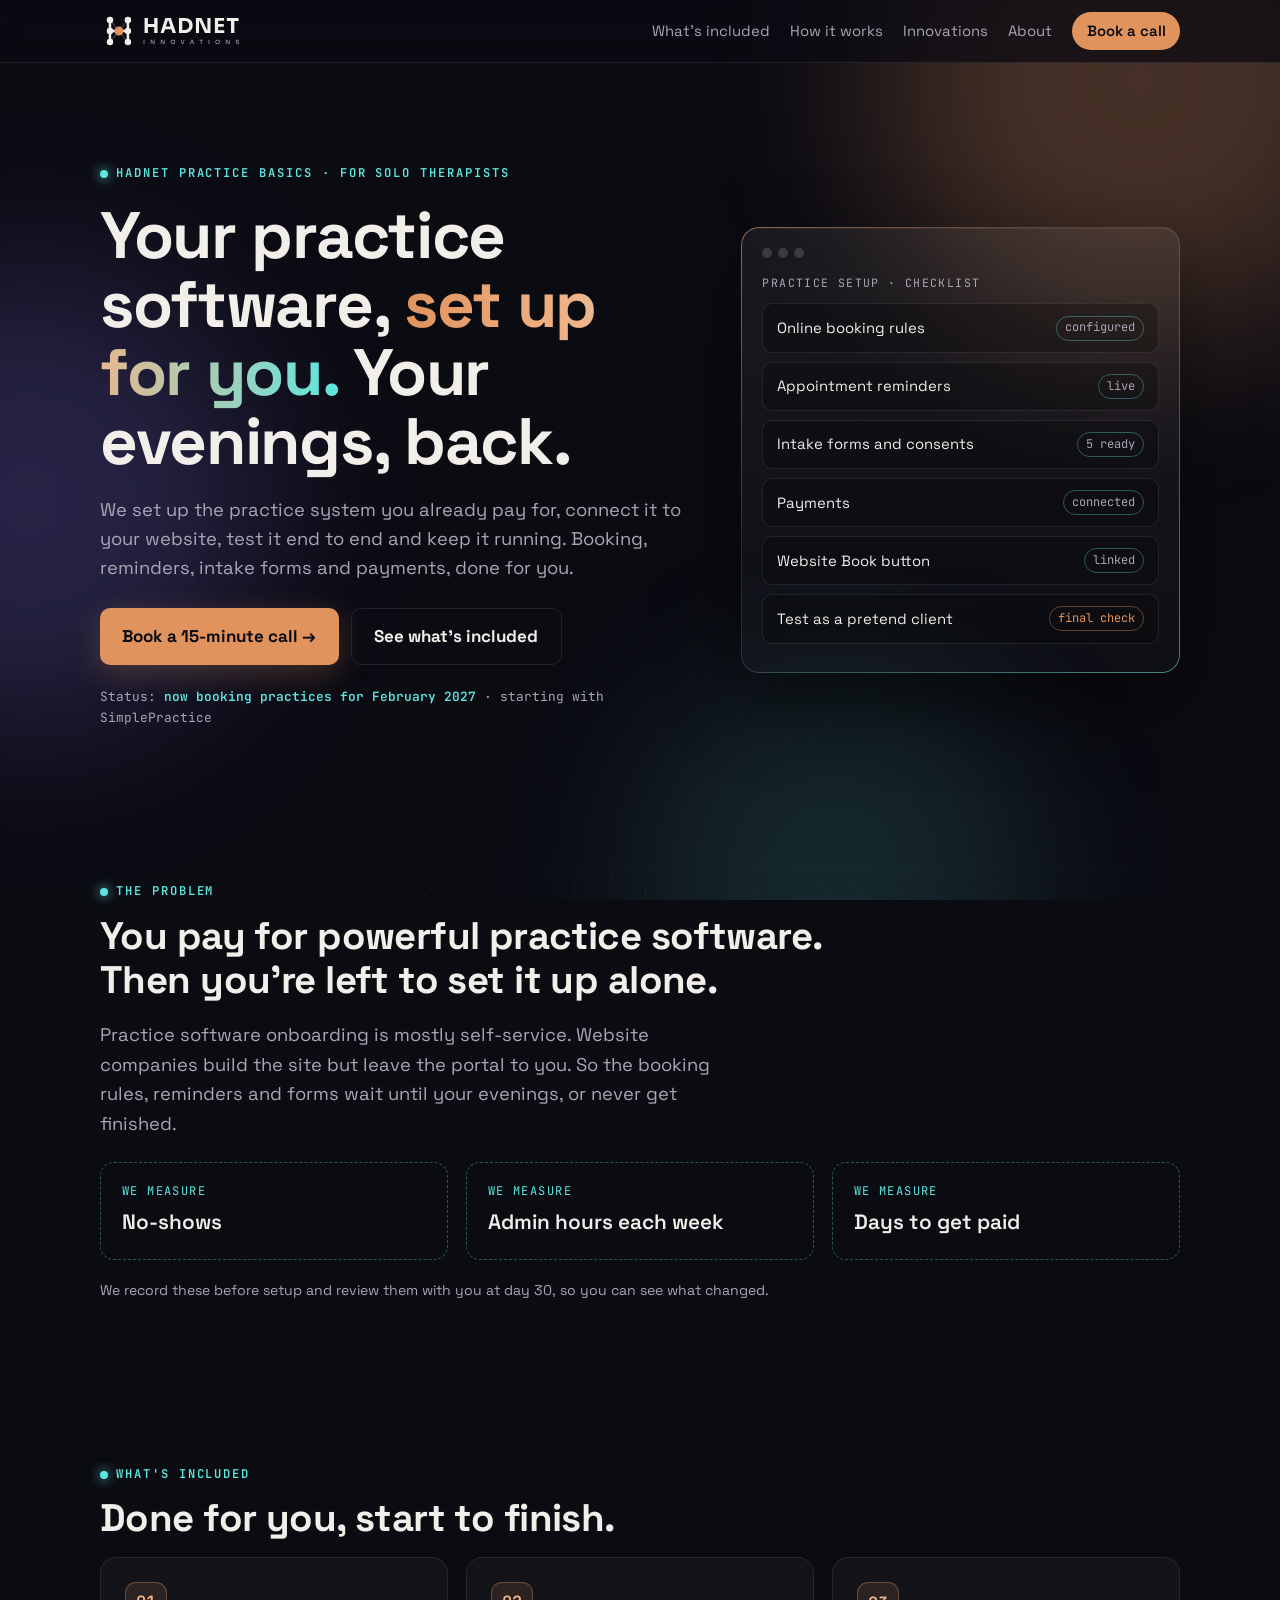
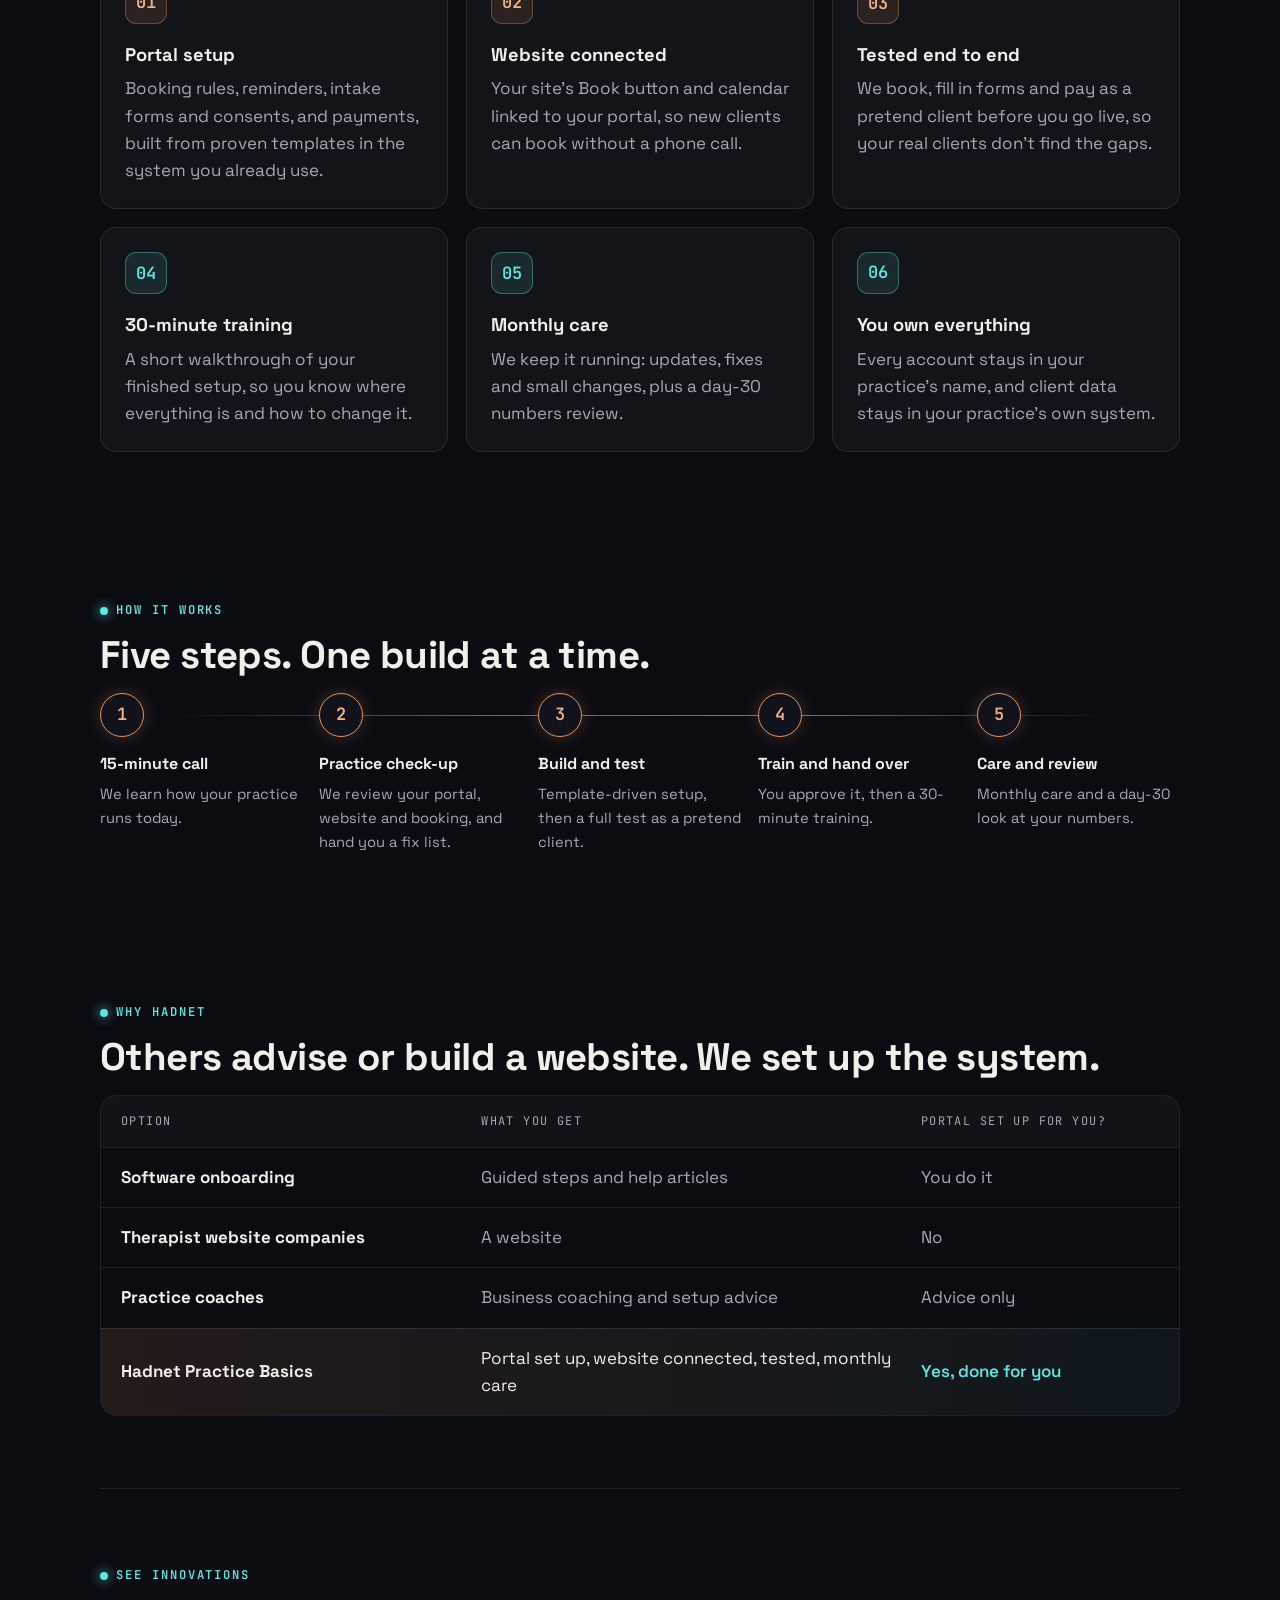
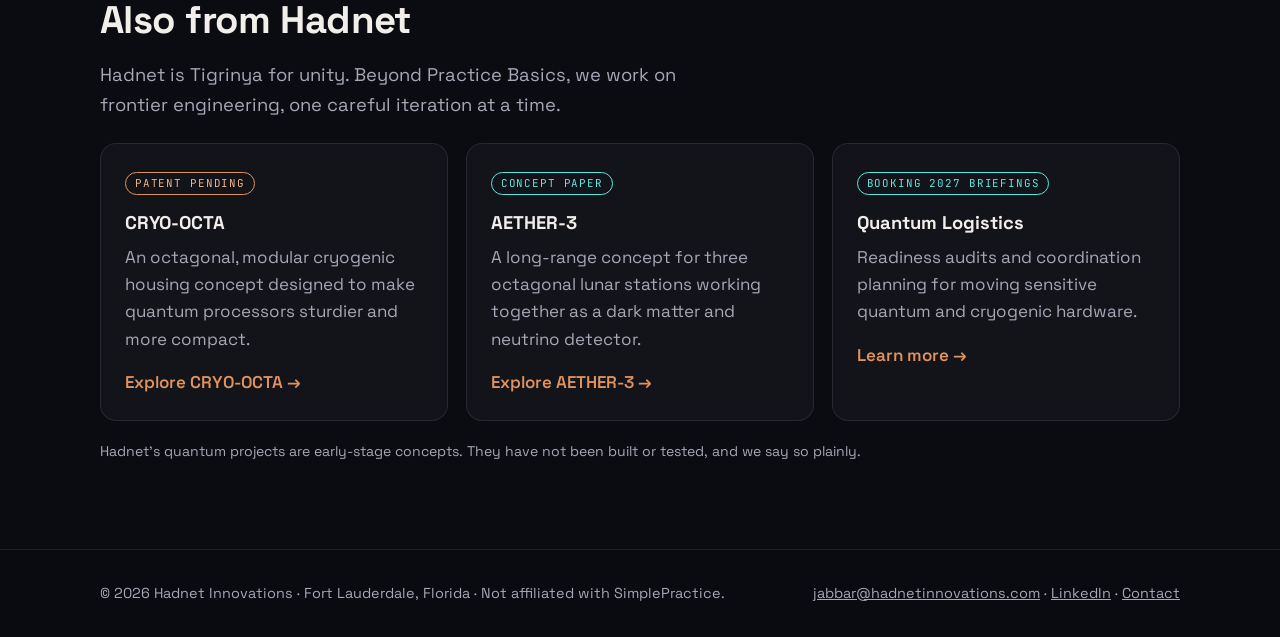
==== commit 7af2907b: "Remove the founding practices section from the homepage Co-Authored-By: Claude Opus 5.5 <noreply@ant" ====
--- a/index.html
+++ b/index.html
@@ -242,17 +242,6 @@
   </div>
 </section>
 
-<section class="reveal">
-  <div class="founding">
-    <div>
-      <div class="eyebrow">Founding practices</div>
-      <h2 style="margin-bottom:.2rem">Three founding spots for February 2027.</h2>
-      <p>We're taking our first three practices at a founding rate in exchange for honest feedback and before-and-after numbers. Start with a 15-minute call.</p>
-    </div>
-    <a class="btn" href="mailto:jabbar@hadnetinnovations.com?subject=Practice%20Basics%3A%20founding%20spot">Ask about a founding spot &rarr;</a>
-  </div>
-</section>
-
 <section id="innovations" class="innov reveal">
   <div class="eyebrow">See innovations</div>
   <h2>Also from Hadnet</h2>
